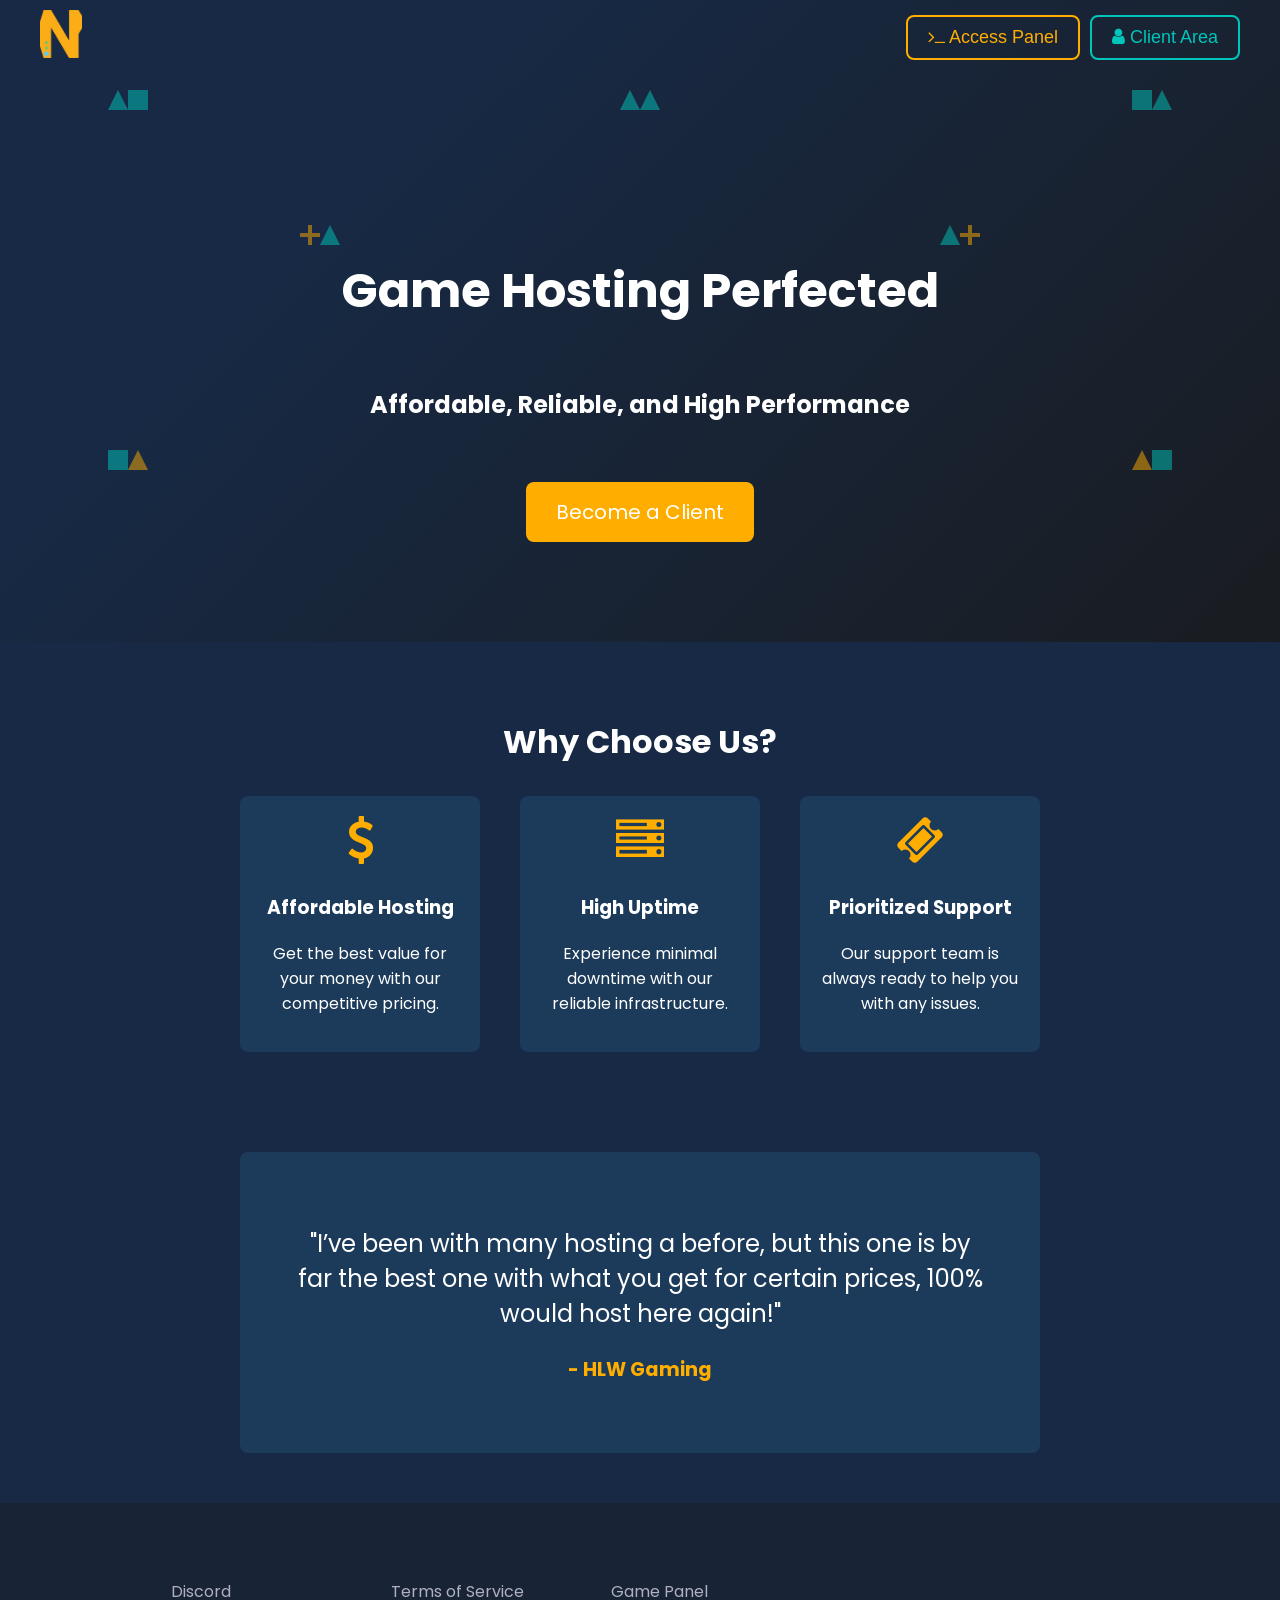
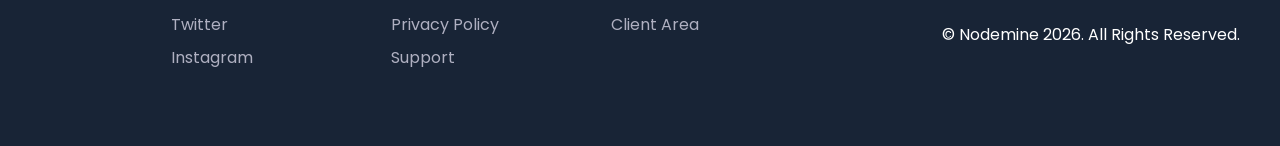
==== index.html @ 37ee7662 "Initial Commit" ====
<!DOCTYPE html>
<html lang="en">

<head>
    <meta charset="UTF-8">
    <meta name="viewport" content="width=device-width, initial-scale=1.0">
    <title>Nodemine - Affordable Hosting for your Gameserver</title>
    <link rel="icon" type="image/x-icon" href="./img/logo-small.png">
    <link rel="stylesheet" href="./css/stylesheet.css">
    <link rel="preconnect" href="https://fonts.googleapis.com">
    <link rel="preconnect" href="https://fonts.gstatic.com" crossorigin>
    <link href="https://fonts.googleapis.com/css2?family=Poppins&display=swap" rel="stylesheet">
    <link rel="stylesheet" href="https://cdnjs.cloudflare.com/ajax/libs/font-awesome/4.7.0/css/font-awesome.min.css">
    <meta name="keywords" content="Game server hosting, gmod hosting, Garry's Mod Hosting, Garry's Mod Server Hosting, garrysmod server host, Discord bot hosting, Multiplayer gaming, Low latency, High performance, Reliable infrastructure, high uptime, Control panel, Developer-friendly, Gaming community, Discord API, Bot development, 24/7 support, Dedicated servers, Fast response times, Affordable hosting, Customizable plans, Mod support, Voice communication, Real-time chat">
    <meta name="description" content="Nodemine is here with the aim to give you the best server hosting we can possibly provide. With our 24/7 servers, you can keep your server up without needing to setup anything! No port forwarding, no self hosting, we have everything for you to get you ready to go!">
</head>

<body>
    <div class="animated-bg"></div>
    <header id="header">
        <div class="container">
            <div class="logo-section">
                <a href="/"><img class="logo" src="img/logo.png" width="42px"></a>
            </div>
            <div class="header-buttons">
                <a href="https://ops.nodemine.net"><button class="button accesspanelButton"><i class="fa fa-terminal"></i> Access Panel</button></a>
                <a href="https://nodemine.net/contact"><button class="button clientareaButton"><i class="fa fa-user"></i> Client Area</button></a>
            </div>
        </div>
    </header>

    <main>
        <section class="hero-section">
            <div class="hero-content">
                <h1>Game Hosting Perfected</h1>
                <h2>Affordable, Reliable, and High Performance</h2>
                <a href="https://nodemine.net/contact" class="button hero-button">Become a Client</a>
            </div>
        </section>

        <section class="features-section">
            <div class="features-container">
                <h2 class="section-title">Why Choose Us?</h2>
                <div class="features-grid">
                    <div class="feature">
                        <i class="fa fa-dollar"></i>
                        <h3>Affordable Hosting</h3>
                        <p>Get the best value for your money with our competitive pricing.</p>
                    </div>
                    <div class="feature">
                        <i class="fa fa-server"></i>
                        <h3>High Uptime</h3>
                        <p>Experience minimal downtime with our reliable infrastructure.</p>
                    </div>
                    <div class="feature">
                        <i class="fa fa-ticket"></i>
                        <h3>Prioritized Support</h3>
                        <p>Our support team is always ready to help you with any issues.</p>
                    </div>
                </div>
            </div>
        </section>

        <section class="quote-section">
            <div class="quote-container">
                <div class="quote">
                    <p>"I’ve been with many hosting a before, but this one is by far the best one with what you get for certain prices, 100% would host here again!"</p>
                    <h3>- HLW Gaming</h3>
                </div>
            </div>
        </section>


        

    </main>

    <footer id="footer">
        <div class="container">
            <div class="footer-content">
                <div class="footer-column">
                    <ul>
                        <li><a href="https://discord.gg/tCsphrA3" target="_blank">Discord</a></li>
                        <li><a href="https://twitter.com/nodemine" target="_blank">Twitter</a></li>
                        <li><a href="tbd" target="_blank">Instagram</a></li>
                    </ul>
                </div>
                <div class="footer-column">
                    <ul>
                        <li><a href="terms">Terms of Service</a></li>
                        <li><a href="privacy">Privacy Policy</a></li>
                        <li><a href="https://nodemine.net/contact">Support</a></li>
                    </ul>
                </div>
                <div class="footer-column">
                    <ul>
                        <li><a href="https://ops.nodemine.net">Game Panel</a></li>
                        <li><a href="https://nodemine.net/contact">Client Area</a></li>
                    </ul>
                </div>
            </div>
            <div class="footer-bottom">
                <p>&copy; Nodemine 2026. All Rights Reserved.</p>
            </div>
        </div>
    </footer>

    <script>
        document.addEventListener('DOMContentLoaded', () => {
            const elements = document.querySelectorAll('.feature, .testimonial');
            elements.forEach(el => {
                el.classList.add('fade-in');
            });
    
            const shapes = ['square', 'cross', 'triangle'];
            const colors = ['rgba(255, 174, 0, 0.5)', 'rgba(0, 197, 185, 0.5)']; 
            const positions = [
    { x: 0.1, y: 0.1 },  
    { x: 0.9, y: 0.1 },  
    { x: 0.05, y: 0.95 }, 
    { x: 0.95, y: 0.95 }, 
    { x: 0.5, y: 0.1 },   
    { x: 0.5, y: 0.9 },   
    { x: 0.1, y: 0.5 },   
    { x: 0.9, y: 0.5 },   
    { x: 0.25, y: 0.75 },
    { x: 0.75, y: 0.75 }, 
    { x: 0.25, y: 0.25 }, 
    { x: 0.75, y: 0.25 }
    
];





    
            positions.forEach(pos => {
                let shapeLeft = document.createElement('div');
                let shapeRight = document.createElement('div');
                
                let shapeType = shapes[Math.floor(Math.random() * shapes.length)];
                let color = colors[Math.floor(Math.random() * colors.length)];
                
                shapeLeft.classList.add('bg-shape', shapeType);
                shapeRight.classList.add('bg-shape', shapeType);
    
                shapeLeft.style.left = `${pos.x * 100}vw`;
                shapeLeft.style.top = `${pos.y * 100}vh`;
                shapeLeft.style.backgroundColor = color;
    
                shapeRight.style.right = `${pos.x * 100}vw`;
                shapeRight.style.top = `${pos.y * 100}vh`;
                shapeRight.style.backgroundColor = color;
    
                document.querySelector('.animated-bg').appendChild(shapeLeft);
                document.querySelector('.animated-bg').appendChild(shapeRight);
            });
    
            const header = document.getElementById('header');
            const sticky = header.offsetTop;
    
            function toggleStickyHeader() {
                if (window.pageYOffset > sticky) {
                    header.classList.add('sticky');
                } else {
                    header.classList.remove('sticky');
                }
            }
    
            window.onscroll = () => {
                toggleStickyHeader();
            };
    
            // Initial check in case the user starts mid-page
            toggleStickyHeader();
        });
    </script>
    
</body>

</html>
---- css/stylesheet.css ----
body {
    font-family: 'Poppins', sans-serif;
    overflow-x: hidden;
    margin: 0;
    background: transparent;
    color: #afb0c1;
    position: relative;
    z-index: 0;
}

header {
    padding: 10px 0;
    width: 100%;
    transition: all 0.5s ease; 
}

header.sticky {
    position: fixed;
    top: -100px; 
    width: 100%;
    background-color: #172944;
    z-index: 1000;
    box-shadow: 0 4px 2px -2px gray;
    padding: 5px 0; 
    transform: translateY(100px); 
    transition: transform 0.5s ease, background-color 0.3s ease, padding 0.3s ease; 
}



.animated-bg {
    position: fixed;
    top: 0;
    left: 0;
    width: 100%;
    height: 100%;
    z-index: -1;
    overflow: hidden;
    background: linear-gradient(135deg, #172944 25%, #1a1a1a 100%);
}

.bg-shape {
    position: absolute;
    width: 20px;
    height: 20px;
    animation: move 30s linear infinite, rotate 10s linear infinite;
}

@keyframes move {
    0% {
        transform: translateY(0) translateX(0);
    }
    100% {
        transform: translateY(0) translateX(0);
    }
}

@keyframes rotate {
    from {
        transform: rotate(0deg);
    }
    to {
        transform: rotate(360deg);
    }
}

.bg-shape.square {
    background-color: rgba(0, 197, 185, 0.5);
}

.bg-shape.cross {
    clip-path: polygon(40% 0%, 60% 0%, 60% 40%, 100% 40%, 100% 60%, 60% 60%, 60% 100%, 40% 100%, 40% 60%, 0% 60%, 0% 40%, 40% 40%);
}

.bg-shape.triangle {
    clip-path: polygon(50% 0%, 0% 100%, 100% 100%);
}

header {
    padding: 10px 0;
    width: 100%;
}

.container {
    display: flex;
    justify-content: space-between;
    align-items: center;
    padding: 0 20px;
    max-width: 1200px;
    margin: 0 auto;
}

.logo-section {
    display: flex;
    align-items: center;
}

.logo {
    margin-right: 10px;
}

#nodemine-text {
    font-size: 18px;
    font-weight: 600;
}

.header-buttons {
    display: flex;
    gap: 10px;
}

.button {
    background-color: transparent;
    border: 2px solid #ffae00;
    border-radius: 8px;
    color: #ffae00;
    font-size: 18px;
    transition: 0.4s;
    cursor: pointer;
    padding: 10px 20px;
    text-align: center;
}

.clientareaButton {
    border-color: #00c5b9;
    color: #00c5b9;
}

.accesspanelButton:hover, .clientareaButton:hover {
    color: white;
}

.accesspanelButton:hover {
    background-color: #ffae00;
}

.clientareaButton:hover {
    background-color: #00c5b9;
}

.hero-section {
    background: transparent;
    padding: 100px 20px;
    text-align: center;
    color: white;
    position: relative;
    overflow: hidden;
    z-index: 1;
}

.hero-content {
    max-width: 800px;
    margin: 0 auto;
    z-index: 1;
    position: relative;
    padding-top: 40px; 
    display: flex;
    flex-direction: column;
    align-items: center;
}

.hero-content h1 {

    font-size: 3em;
}

.hero-content h2 {
    margin-bottom: 60px; 
}

.hero-button {
    background-color: #ffae00;
    color: white;
    padding: 15px 30px;
    font-size: 20px;
    border: none;
    border-radius: 8px;
    cursor: pointer;
    transition: background-color 0.3s;
    text-decoration: none;
}

.hero-button:hover {
    background-color: #00c5b9;
}


.section-title {
    text-align: center;
    margin-bottom: 30px;
    font-size: 2rem;
}

.features-section, .testimonials-section, .quote-section {
    padding: 50px 20px;
    text-align: center;
    background-color: #172944;
    color: white;
}


.features-section .features-container {
    max-width: 800px;
    margin: 0 auto;
}

.features-grid {
    display: grid;
    grid-template-columns: repeat(auto-fit, minmax(200px, 1fr));
    gap: 40px; /* Increased the gap */
    justify-items: center;
    align-items: start;
}

.testimonials-grid {
    display: grid;
    grid-template-columns: repeat(auto-fit, minmax(250px, 1fr));
    gap: 20px;
    justify-items: center;
    align-items: start;
}

.feature, .testimonial {
    background-color: #1c3b5a;
    padding: 20px;
    border-radius: 8px;
    text-align: center;
    animation: fade-in 1s forwards;
    opacity: 0;
    transition: transform 0.3s, opacity 0.3s;
}

.feature:hover, .testimonial:hover {
    transform: translateY(-10px);
}

.feature i {
    font-size: 3rem;
    color: #ffae00;
    margin-bottom: 10px;
}

@keyframes fade-in {
    to {
        opacity: 1;
    }
}

footer {
    background: #182436;
    padding: 50px 20px;
    color: white;
}

.footer-content {
    max-width: 1200px;
    margin: 0 auto;
    display: flex;
    justify-content: space-between;
    flex-wrap: wrap;
}

.footer-column {
    flex: 1;
    min-width: 200px;
    margin: 10px;
}

.footer-column ul {
    list-style: none;
    padding: 0;
}

.footer-column ul li {
    margin-bottom: 8px;
}

.footer-column ul li a {
    color: #afb0c1;
    text-decoration: none;
    transition: color 0.3s;
}

.footer-column ul li a:hover {
    color: #ffae00;
}

.footer-bottom {
    text-align: center;
    margin-top: 20px;
}

.footer-bottom p {
    margin: 5px 0;
}

@media (max-width: 768px) {
    .container {
        flex-direction: column;
        align-items: flex-start;
    }

    .header-buttons {
        flex-direction: column;
        gap: 5px;
    }

    .features-grid, .testimonials-grid {
        grid-template-columns: 1fr;
    }

    .footer-content {
        flex-direction: column;
        align-items: center;
    }
}

.terms-section {
    padding: 50px 20px;
    background-color: #172944;
    color: #afb0c1;
}

.terms-section .container {
    max-width: 800px;
    margin: 0 auto;
}

.terms-content h3 {
    color: #ffae00;
    margin-top: 20px;
    font-size: 1.5rem;
}

.terms-content p {
    line-height: 1.6;
    margin: 10px 0;
}

.terms-content p:last-child {
    margin-bottom: 0;
}

.quote-container {
    max-width: 800px;
    margin: 0 auto;
}

.quote {
    background-color: #1c3b5a;
    padding: 50px;
    border-radius: 8px;
    text-align: center;
    font-size: 1.5rem; 
    color: #ffffff;
}

.quote h3 {
    margin-top: 20px;
    font-size: 1.2rem; 
    color: #ffae00;
}

.partners-section {
    padding: 50px 20px;
    text-align: center;
    background-color: #172944;
    color: white;
}

.partners-container {
    max-width: 1200px;
    margin: 0 auto;
}

.partners-logos {
    display: flex;
    justify-content: space-around;
    align-items: center;
    flex-wrap: wrap;
    gap: 20px;
    margin-top: 20px;
}

.partner-logo {
    max-height: 100px;
    max-width: 200px;
    transition: transform 0.3s ease;
}

.partner-logo:hover {
    transform: scale(1.1);
}
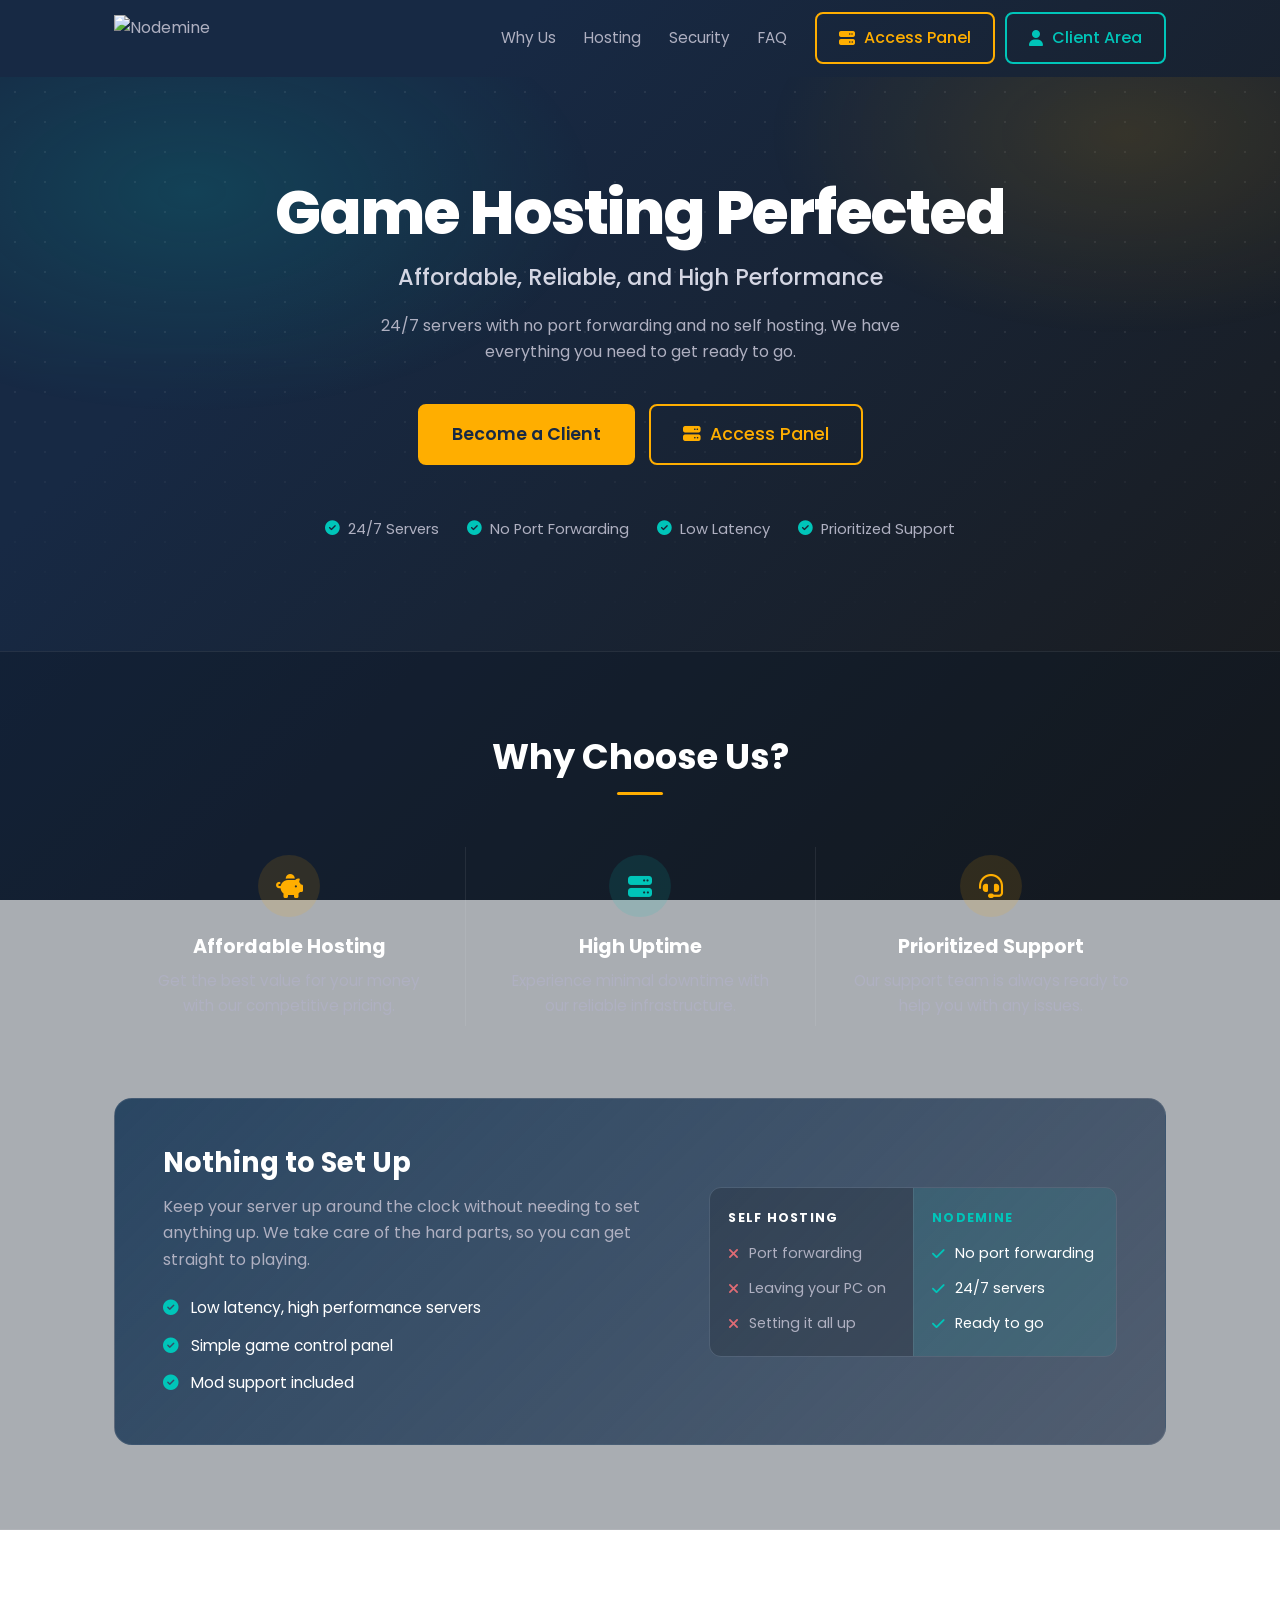
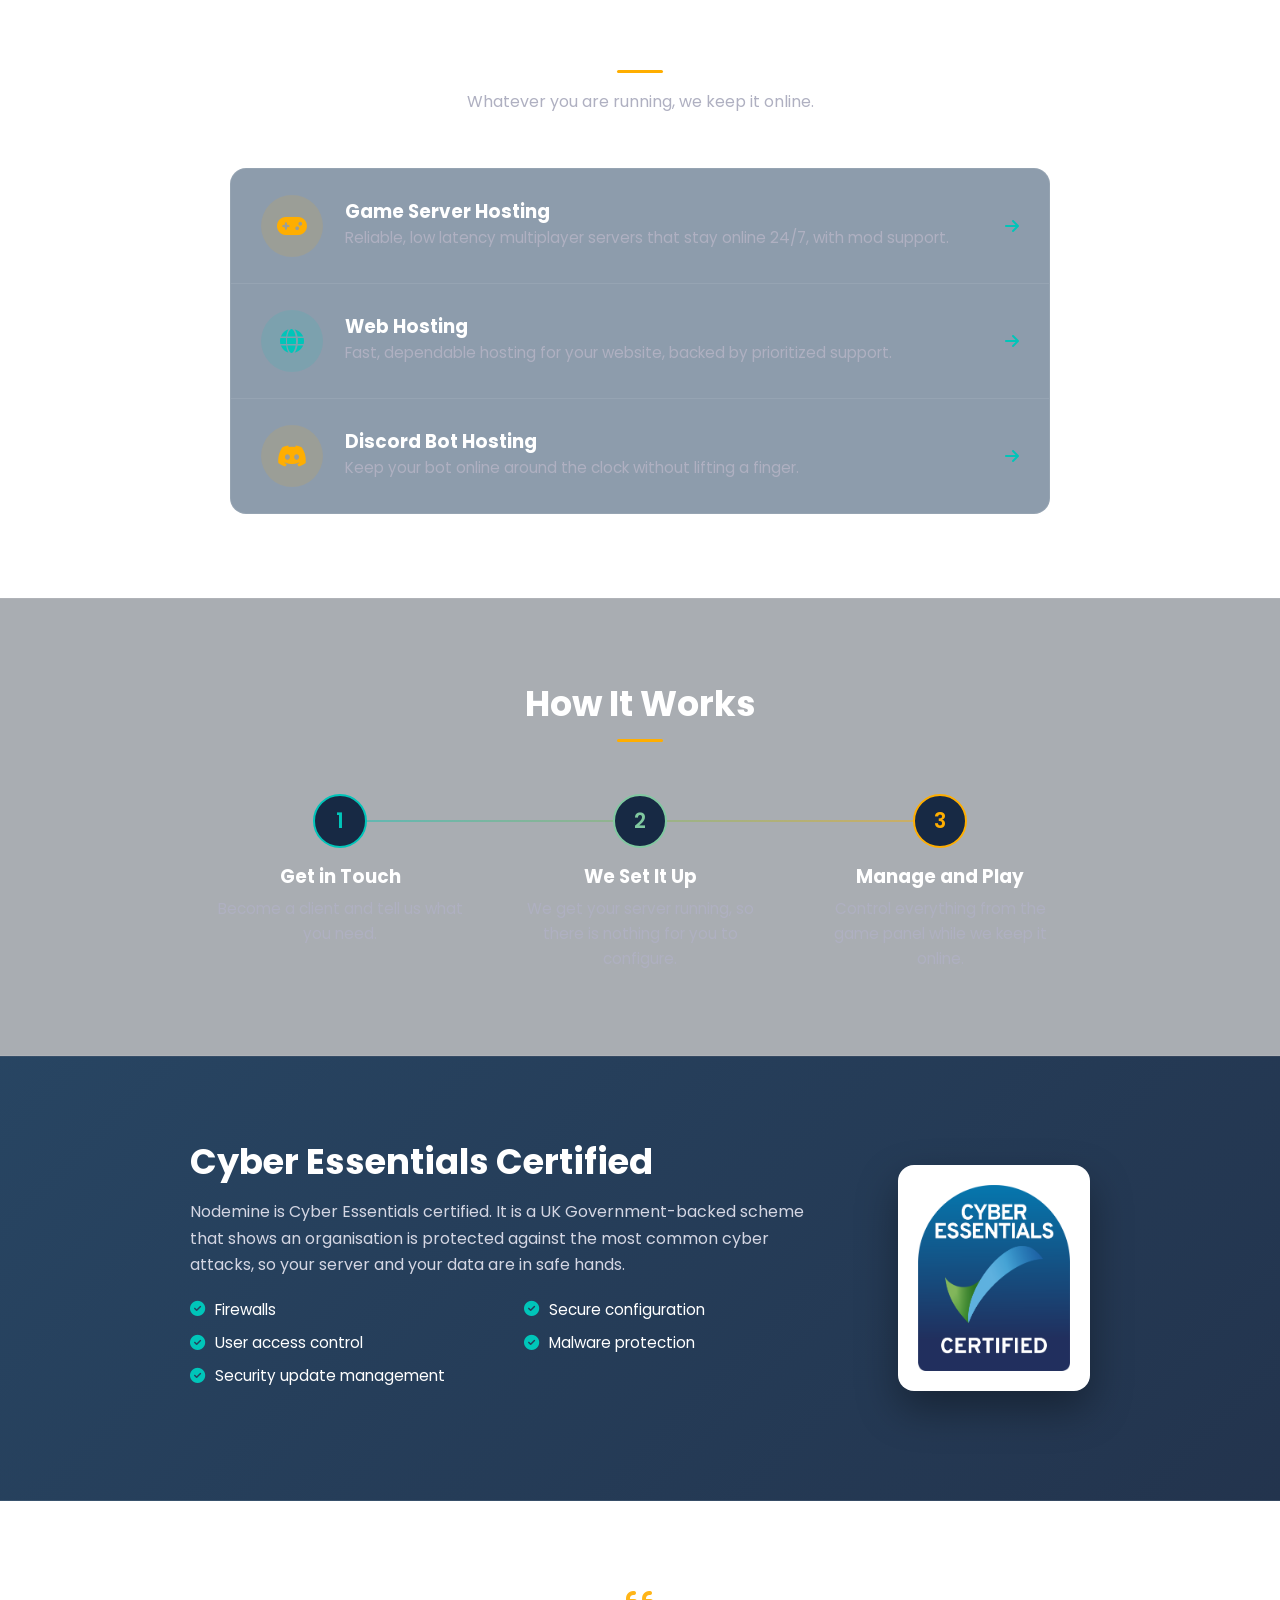
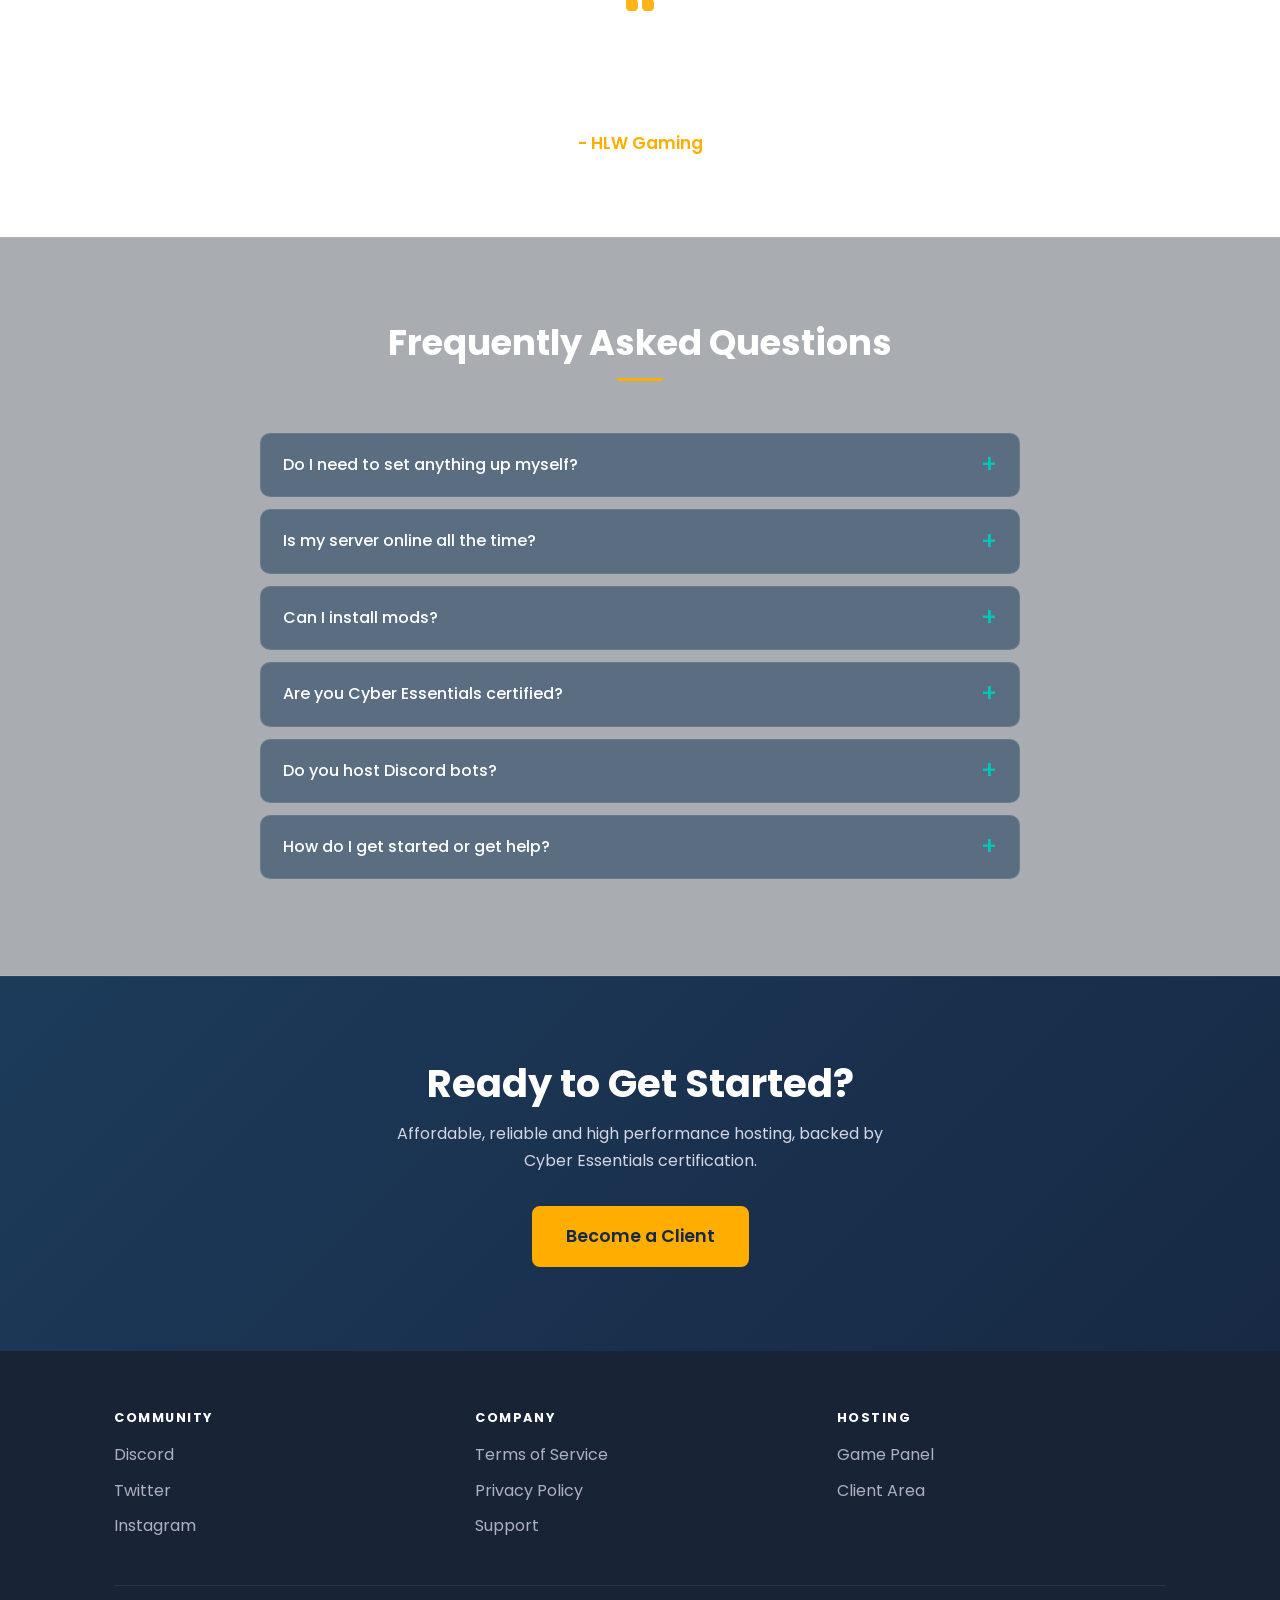
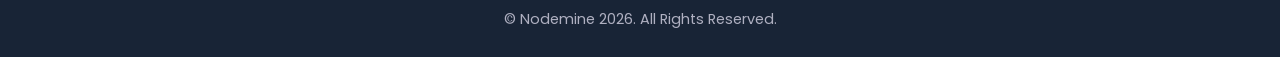
==== commit 568338dc: "feat: push cyber essentials status" ====
--- a/index.html
+++ b/index.html
@@ -1,182 +1,321 @@
 <!DOCTYPE html>
 <html lang="en">
-
 <head>
-    <meta charset="UTF-8">
-    <meta name="viewport" content="width=device-width, initial-scale=1.0">
-    <title>Nodemine - Affordable Hosting for your Gameserver</title>
-    <link rel="icon" type="image/x-icon" href="./img/logo-small.png">
-    <link rel="stylesheet" href="./css/stylesheet.css">
-    <link rel="preconnect" href="https://fonts.googleapis.com">
-    <link rel="preconnect" href="https://fonts.gstatic.com" crossorigin>
-    <link href="https://fonts.googleapis.com/css2?family=Poppins&display=swap" rel="stylesheet">
-    <link rel="stylesheet" href="https://cdnjs.cloudflare.com/ajax/libs/font-awesome/4.7.0/css/font-awesome.min.css">
-    <meta name="keywords" content="Game server hosting, gmod hosting, Garry's Mod Hosting, Garry's Mod Server Hosting, garrysmod server host, Discord bot hosting, Multiplayer gaming, Low latency, High performance, Reliable infrastructure, high uptime, Control panel, Developer-friendly, Gaming community, Discord API, Bot development, 24/7 support, Dedicated servers, Fast response times, Affordable hosting, Customizable plans, Mod support, Voice communication, Real-time chat">
-    <meta name="description" content="Nodemine is here with the aim to give you the best server hosting we can possibly provide. With our 24/7 servers, you can keep your server up without needing to setup anything! No port forwarding, no self hosting, we have everything for you to get you ready to go!">
+  <meta charset="UTF-8">
+  <meta name="viewport" content="width=device-width, initial-scale=1.0">
+  <title>Nodemine - Affordable Hosting for your Gameserver</title>
+  <meta name="description" content="Nodemine is here with the aim to give you the best server hosting we can possibly provide. With our 24/7 servers, you can keep your server up without needing to setup anything! No port forwarding, no self hosting, we have everything for you to get you ready to go!">
+  <meta name="keywords" content="Game server hosting, gmod hosting, Garry's Mod Hosting, Garry's Mod Server Hosting, garrysmod server host, Discord bot hosting, Multiplayer gaming, Low latency, High performance, Reliable infrastructure, high uptime, Control panel, Developer-friendly, Gaming community, Discord API, Bot development, 24/7 support, Dedicated servers, Fast response times, Affordable hosting, Customizable plans, Mod support, Voice communication, Real-time chat">
+  <meta name="theme-color" content="#172944">
+  <meta property="og:title" content="Nodemine - Affordable Hosting for your Gameserver">
+  <meta property="og:description" content="Game Hosting Perfected. Affordable, Reliable, and High Performance. Cyber Essentials certified.">
+  <meta property="og:image" content="https://nodemine.net/img/logo.png">
+
+  <link rel="preconnect" href="https://fonts.googleapis.com">
+  <link rel="preconnect" href="https://fonts.gstatic.com" crossorigin>
+  <link href="https://fonts.googleapis.com/css2?family=Poppins:wght@400;500;600;700;800&display=swap" rel="stylesheet">
+  <link rel="stylesheet" href="https://cdnjs.cloudflare.com/ajax/libs/font-awesome/6.5.1/css/all.min.css">
+  <link rel="stylesheet" type="text/css" href="./css/stylesheet.css">
 </head>
 
 <body>
-    <div class="animated-bg"></div>
-    <header id="header">
-        <div class="container">
-            <div class="logo-section">
-                <a href="/"><img class="logo" src="img/logo.png" width="42px"></a>
-            </div>
-            <div class="header-buttons">
-                <a href="https://ops.nodemine.net"><button class="button accesspanelButton"><i class="fa fa-terminal"></i> Access Panel</button></a>
-                <a href="https://nodemine.net/contact"><button class="button clientareaButton"><i class="fa fa-user"></i> Client Area</button></a>
-            </div>
-        </div>
-    </header>
-
-    <main>
-        <section class="hero-section">
-            <div class="hero-content">
-                <h1>Game Hosting Perfected</h1>
-                <h2>Affordable, Reliable, and High Performance</h2>
-                <a href="https://nodemine.net/contact" class="button hero-button">Become a Client</a>
-            </div>
-        </section>
-
-        <section class="features-section">
-            <div class="features-container">
-                <h2 class="section-title">Why Choose Us?</h2>
-                <div class="features-grid">
-                    <div class="feature">
-                        <i class="fa fa-dollar"></i>
-                        <h3>Affordable Hosting</h3>
-                        <p>Get the best value for your money with our competitive pricing.</p>
-                    </div>
-                    <div class="feature">
-                        <i class="fa fa-server"></i>
-                        <h3>High Uptime</h3>
-                        <p>Experience minimal downtime with our reliable infrastructure.</p>
-                    </div>
-                    <div class="feature">
-                        <i class="fa fa-ticket"></i>
-                        <h3>Prioritized Support</h3>
-                        <p>Our support team is always ready to help you with any issues.</p>
-                    </div>
-                </div>
-            </div>
-        </section>
-
-        <section class="quote-section">
-            <div class="quote-container">
-                <div class="quote">
-                    <p>"I’ve been with many hosting a before, but this one is by far the best one with what you get for certain prices, 100% would host here again!"</p>
-                    <h3>- HLW Gaming</h3>
-                </div>
-            </div>
-        </section>
-
-
-        
-
-    </main>
-
-    <footer id="footer">
-        <div class="container">
-            <div class="footer-content">
-                <div class="footer-column">
-                    <ul>
-                        <li><a href="https://discord.gg/tCsphrA3" target="_blank">Discord</a></li>
-                        <li><a href="https://twitter.com/nodemine" target="_blank">Twitter</a></li>
-                        <li><a href="tbd" target="_blank">Instagram</a></li>
-                    </ul>
-                </div>
-                <div class="footer-column">
-                    <ul>
-                        <li><a href="terms">Terms of Service</a></li>
-                        <li><a href="privacy">Privacy Policy</a></li>
-                        <li><a href="https://nodemine.net/contact">Support</a></li>
-                    </ul>
-                </div>
-                <div class="footer-column">
-                    <ul>
-                        <li><a href="https://ops.nodemine.net">Game Panel</a></li>
-                        <li><a href="https://nodemine.net/contact">Client Area</a></li>
-                    </ul>
-                </div>
-            </div>
-            <div class="footer-bottom">
-                <p>&copy; Nodemine 2026. All Rights Reserved.</p>
-            </div>
-        </div>
-    </footer>
-
-    <script>
-        document.addEventListener('DOMContentLoaded', () => {
-            const elements = document.querySelectorAll('.feature, .testimonial');
-            elements.forEach(el => {
-                el.classList.add('fade-in');
-            });
-    
-            const shapes = ['square', 'cross', 'triangle'];
-            const colors = ['rgba(255, 174, 0, 0.5)', 'rgba(0, 197, 185, 0.5)']; 
-            const positions = [
-    { x: 0.1, y: 0.1 },  
-    { x: 0.9, y: 0.1 },  
-    { x: 0.05, y: 0.95 }, 
-    { x: 0.95, y: 0.95 }, 
-    { x: 0.5, y: 0.1 },   
-    { x: 0.5, y: 0.9 },   
-    { x: 0.1, y: 0.5 },   
-    { x: 0.9, y: 0.5 },   
-    { x: 0.25, y: 0.75 },
-    { x: 0.75, y: 0.75 }, 
-    { x: 0.25, y: 0.25 }, 
-    { x: 0.75, y: 0.25 }
-    
-];
-
-
-
-
-
-    
-            positions.forEach(pos => {
-                let shapeLeft = document.createElement('div');
-                let shapeRight = document.createElement('div');
-                
-                let shapeType = shapes[Math.floor(Math.random() * shapes.length)];
-                let color = colors[Math.floor(Math.random() * colors.length)];
-                
-                shapeLeft.classList.add('bg-shape', shapeType);
-                shapeRight.classList.add('bg-shape', shapeType);
-    
-                shapeLeft.style.left = `${pos.x * 100}vw`;
-                shapeLeft.style.top = `${pos.y * 100}vh`;
-                shapeLeft.style.backgroundColor = color;
-    
-                shapeRight.style.right = `${pos.x * 100}vw`;
-                shapeRight.style.top = `${pos.y * 100}vh`;
-                shapeRight.style.backgroundColor = color;
-    
-                document.querySelector('.animated-bg').appendChild(shapeLeft);
-                document.querySelector('.animated-bg').appendChild(shapeRight);
-            });
-    
-            const header = document.getElementById('header');
-            const sticky = header.offsetTop;
-    
-            function toggleStickyHeader() {
-                if (window.pageYOffset > sticky) {
-                    header.classList.add('sticky');
-                } else {
-                    header.classList.remove('sticky');
-                }
-            }
-    
-            window.onscroll = () => {
-                toggleStickyHeader();
-            };
-    
-            // Initial check in case the user starts mid-page
-            toggleStickyHeader();
+  <script>document.documentElement.classList.add('js');</script>
+
+  <header id="header">
+    <div class="wrap nav">
+      <a href="https://nodemine.net/" aria-label="Nodemine home">
+        <img src="https://nodemine.net/img/logo.png" alt="Nodemine">
+      </a>
+      <nav class="nav-links" aria-label="Main">
+        <a href="#why">Why Us</a>
+        <a href="#hosting">Hosting</a>
+        <a href="#cyber-essentials">Security</a>
+        <a href="#faq">FAQ</a>
+        <div class="nav-buttons">
+          <a class="btn" href="https://ops.nodemine.net" aria-label="Access Panel"><i class="fa-solid fa-server"></i><span class="label">Access Panel</span></a>
+          <a class="btn btn-teal" href="https://nodemine.net/contact" aria-label="Client Area"><i class="fa-solid fa-user"></i><span class="label">Client Area</span></a>
+        </div>
+      </nav>
+    </div>
+  </header>
+
+  <main>
+
+    <!-- HERO -->
+    <section class="hero">
+      <div class="hero-bg" aria-hidden="true"></div>
+      <div class="wrap">
+        <div class="hero-inner">
+          <h1>Game Hosting Perfected</h1>
+          <h2>Affordable, Reliable, and High Performance</h2>
+          <p class="lead">24/7 servers with no port forwarding and no self hosting. We have everything you need to get ready to go.</p>
+          <div class="hero-actions">
+            <a class="btn btn-solid btn-lg" href="https://nodemine.net/contact">Become a Client</a>
+            <a class="btn btn-lg" href="https://ops.nodemine.net"><i class="fa-solid fa-server"></i>Access Panel</a>
+          </div>
+          <ul class="chips">
+            <li><i class="fa-solid fa-circle-check"></i> 24/7 Servers</li>
+            <li><i class="fa-solid fa-circle-check"></i> No Port Forwarding</li>
+            <li><i class="fa-solid fa-circle-check"></i> Low Latency</li>
+            <li><i class="fa-solid fa-circle-check"></i> Prioritized Support</li>
+          </ul>
+        </div>
+      </div>
+    </section>
+
+    <!-- WHY CHOOSE US -->
+    <section id="why" class="alt">
+      <div class="wrap">
+        <div class="section-head reveal">
+          <h2>Why Choose Us?</h2>
+        </div>
+
+        <div class="pillars">
+          <div class="pillar reveal">
+            <div class="icon"><i class="fa-solid fa-piggy-bank"></i></div>
+            <h3>Affordable Hosting</h3>
+            <p>Get the best value for your money with our competitive pricing.</p>
+          </div>
+          <div class="pillar reveal">
+            <div class="icon teal"><i class="fa-solid fa-server"></i></div>
+            <h3>High Uptime</h3>
+            <p>Experience minimal downtime with our reliable infrastructure.</p>
+          </div>
+          <div class="pillar reveal">
+            <div class="icon"><i class="fa-solid fa-headset"></i></div>
+            <h3>Prioritized Support</h3>
+            <p>Our support team is always ready to help you with any issues.</p>
+          </div>
+        </div>
+
+        <div class="spotlight reveal">
+          <div>
+            <h3>Nothing to Set Up</h3>
+            <p>Keep your server up around the clock without needing to set anything up. We take care of the hard parts, so you can get straight to playing.</p>
+            <ul class="ticks">
+              <li><i class="fa-solid fa-circle-check"></i> Low latency, high performance servers</li>
+              <li><i class="fa-solid fa-circle-check"></i> Simple game control panel</li>
+              <li><i class="fa-solid fa-circle-check"></i> Mod support included</li>
+            </ul>
+          </div>
+
+          <div class="compare">
+            <div class="them">
+              <h4>Self hosting</h4>
+              <ul>
+                <li><i class="fa-solid fa-xmark"></i> Port forwarding</li>
+                <li><i class="fa-solid fa-xmark"></i> Leaving your PC on</li>
+                <li><i class="fa-solid fa-xmark"></i> Setting it all up</li>
+              </ul>
+            </div>
+            <div class="us">
+              <h4>Nodemine</h4>
+              <ul>
+                <li><i class="fa-solid fa-check"></i> No port forwarding</li>
+                <li><i class="fa-solid fa-check"></i> 24/7 servers</li>
+                <li><i class="fa-solid fa-check"></i> Ready to go</li>
+              </ul>
+            </div>
+          </div>
+        </div>
+      </div>
+    </section>
+
+    <!-- WHAT WE HOST -->
+    <section id="hosting">
+      <div class="wrap">
+        <div class="section-head reveal">
+          <h2>What We Host</h2>
+          <p>Whatever you are running, we keep it online.</p>
+        </div>
+
+        <div class="host-list reveal">
+          <a class="host-row" href="https://nodemine.net/contact">
+            <div class="icon"><i class="fa-solid fa-gamepad"></i></div>
+            <div>
+              <h3>Game Server Hosting</h3>
+              <p>Reliable, low latency multiplayer servers that stay online 24/7, with mod support.</p>
+            </div>
+            <i class="fa-solid fa-arrow-right arrow"></i>
+          </a>
+          <a class="host-row" href="https://nodemine.net/contact">
+            <div class="icon teal"><i class="fa-solid fa-globe"></i></div>
+            <div>
+              <h3>Web Hosting</h3>
+              <p>Fast, dependable hosting for your website, backed by prioritized support.</p>
+            </div>
+            <i class="fa-solid fa-arrow-right arrow"></i>
+          </a>
+          <a class="host-row" href="https://nodemine.net/contact">
+            <div class="icon"><i class="fa-brands fa-discord"></i></div>
+            <div>
+              <h3>Discord Bot Hosting</h3>
+              <p>Keep your bot online around the clock without lifting a finger.</p>
+            </div>
+            <i class="fa-solid fa-arrow-right arrow"></i>
+          </a>
+        </div>
+      </div>
+    </section>
+
+    <!-- HOW IT WORKS -->
+    <section class="alt">
+      <div class="wrap">
+        <div class="section-head reveal">
+          <h2>How It Works</h2>
+        </div>
+        <div class="steps">
+          <div class="step-item reveal">
+            <div class="step">1</div>
+            <h3>Get in Touch</h3>
+            <p>Become a client and tell us what you need.</p>
+          </div>
+          <div class="step-item reveal">
+            <div class="step">2</div>
+            <h3>We Set It Up</h3>
+            <p>We get your server running, so there is nothing for you to configure.</p>
+          </div>
+          <div class="step-item reveal">
+            <div class="step">3</div>
+            <h3>Manage and Play</h3>
+            <p>Control everything from the game panel while we keep it online.</p>
+          </div>
+        </div>
+      </div>
+    </section>
+
+    <!-- CYBER ESSENTIALS -->
+    <section class="cyber" id="cyber-essentials">
+      <div class="wrap">
+        <div class="cyber-grid">
+          <div class="reveal">
+            <h2>Cyber Essentials Certified</h2>
+            <p>Nodemine is Cyber Essentials certified. It is a UK Government-backed scheme that shows an organisation is protected against the most common cyber attacks, so your server and your data are in safe hands.</p>
+            <ul>
+              <li><i class="fa-solid fa-circle-check"></i> Firewalls</li>
+              <li><i class="fa-solid fa-circle-check"></i> Secure configuration</li>
+              <li><i class="fa-solid fa-circle-check"></i> User access control</li>
+              <li><i class="fa-solid fa-circle-check"></i> Malware protection</li>
+              <li><i class="fa-solid fa-circle-check"></i> Security update management</li>
+            </ul>
+          </div>
+
+          <div class="cert-wrap reveal">
+            <div class="cert-card">
+                <img src="./img/cyberessentials_certification.png" alt="Cyber Essentials Certified" width="152" height="186">
+            </div>
+          </div>
+        </div>
+      </div>
+    </section>
+
+    <!-- TESTIMONIAL -->
+    <section>
+      <div class="wrap">
+        <div class="quote reveal">
+          <i class="fa-solid fa-quote-left"></i>
+          <p>"I’ve been with many hosting a before, but this one is by far the best one with what you get for certain prices, 100% would host here again!"</p>
+          <h3>- HLW Gaming</h3>
+        </div>
+      </div>
+    </section>
+
+    <!-- FAQ -->
+    <section id="faq" class="alt">
+      <div class="wrap">
+        <div class="section-head reveal">
+          <h2>Frequently Asked Questions</h2>
+        </div>
+        <div class="faq reveal">
+          <details>
+            <summary>Do I need to set anything up myself?</summary>
+            <p>No. There is no port forwarding and no self hosting. We have everything ready for you, so you can get straight to playing.</p>
+          </details>
+          <details>
+            <summary>Is my server online all the time?</summary>
+            <p>Yes. Our servers run 24/7, so your server stays up without needing your own PC to be switched on.</p>
+          </details>
+          <details>
+            <summary>Can I install mods?</summary>
+            <p>Yes. Mod support is included, and you can manage your server from our game panel.</p>
+          </details>
+          <details>
+            <summary>Are you Cyber Essentials certified?</summary>
+            <p>Yes. Cyber Essentials is a UK Government-backed scheme covering firewalls, secure configuration, user access control, malware protection and security update management. 
+          </details>
+          <details>
+            <summary>Do you host Discord bots?</summary>
+            <p>Yes. We can keep your Discord bot online around the clock alongside your game servers.</p>
+          </details>
+          <details>
+            <summary>How do I get started or get help?</summary>
+            <p>Become a client through our <a href="https://nodemine.net/contact">contact page</a>. Existing clients can also reach our prioritized support team there at any time.</p>
+          </details>
+        </div>
+      </div>
+    </section>
+
+    <!-- CTA -->
+    <section class="cta">
+      <div class="wrap">
+        <h2 class="reveal">Ready to Get Started?</h2>
+        <p class="reveal">Affordable, reliable and high performance hosting, backed by Cyber Essentials certification.</p>
+        <a class="btn btn-solid btn-lg reveal" href="https://nodemine.net/contact">Become a Client</a>
+      </div>
+    </section>
+
+  </main>
+
+  <footer>
+    <div class="wrap">
+      <div class="footer-grid">
+        <div>
+          <h4>Community</h4>
+          <ul>
+            <li><a href="https://discord.gg/tCsphrA3">Discord</a></li>
+            <li><a href="https://twitter.com/nodemine">Twitter</a></li>
+            <li><a href="https://instagram.com/nodeminenetworks">Instagram</a></li>
+          </ul>
+        </div>
+        <div>
+          <h4>Company</h4>
+          <ul>
+            <li><a href="https://nodemine.net/terms">Terms of Service</a></li>
+            <li><a href="https://nodemine.net/privacy">Privacy Policy</a></li>
+            <li><a href="https://nodemine.net/contact">Support</a></li>
+          </ul>
+        </div>
+        <div>
+          <h4>Hosting</h4>
+          <ul>
+            <li><a href="https://ops.nodemine.net">Game Panel</a></li>
+            <li><a href="https://nodemine.net/contact">Client Area</a></li>
+          </ul>
+        </div>
+      </div>
+      <p class="copyright">&copy; Nodemine 2026. All Rights Reserved.</p>
+    </div>
+  </footer>
+
+  <script>
+    // Header gets a background once you scroll
+    var header = document.getElementById('header');
+    function onScroll() { header.classList.toggle('scrolled', window.scrollY > 20); }
+    window.addEventListener('scroll', onScroll, { passive: true });
+    onScroll();
+
+    // Gentle reveal on scroll
+    var items = document.querySelectorAll('.reveal');
+    if ('IntersectionObserver' in window) {
+      var io = new IntersectionObserver(function (entries) {
+        entries.forEach(function (e) {
+          if (e.isIntersecting) { e.target.classList.add('in'); io.unobserve(e.target); }
         });
-    </script>
-    
+      }, { threshold: 0.12 });
+      items.forEach(function (el) { io.observe(el); });
+    } else {
+      items.forEach(function (el) { el.classList.add('in'); });
+    }
+  </script>
 </body>
-
-</html>
+</html>
--- a/css/stylesheet.css
+++ b/css/stylesheet.css
@@ -1,393 +1,361 @@
-body {
-    font-family: 'Poppins', sans-serif;
-    overflow-x: hidden;
-    margin: 0;
-    background: transparent;
-    color: #afb0c1;
-    position: relative;
-    z-index: 0;
-}
-
-header {
-    padding: 10px 0;
-    width: 100%;
-    transition: all 0.5s ease; 
-}
-
-header.sticky {
-    position: fixed;
-    top: -100px; 
-    width: 100%;
-    background-color: #172944;
-    z-index: 1000;
-    box-shadow: 0 4px 2px -2px gray;
-    padding: 5px 0; 
-    transform: translateY(100px); 
-    transition: transform 0.5s ease, background-color 0.3s ease, padding 0.3s ease; 
-}
-
-
-
-.animated-bg {
-    position: fixed;
-    top: 0;
-    left: 0;
-    width: 100%;
-    height: 100%;
-    z-index: -1;
-    overflow: hidden;
-    background: linear-gradient(135deg, #172944 25%, #1a1a1a 100%);
-}
-
-.bg-shape {
-    position: absolute;
-    width: 20px;
-    height: 20px;
-    animation: move 30s linear infinite, rotate 10s linear infinite;
-}
-
-@keyframes move {
-    0% {
-        transform: translateY(0) translateX(0);
-    }
-    100% {
-        transform: translateY(0) translateX(0);
-    }
-}
-
-@keyframes rotate {
-    from {
-        transform: rotate(0deg);
-    }
-    to {
-        transform: rotate(360deg);
-    }
-}
-
-.bg-shape.square {
-    background-color: rgba(0, 197, 185, 0.5);
-}
-
-.bg-shape.cross {
-    clip-path: polygon(40% 0%, 60% 0%, 60% 40%, 100% 40%, 100% 60%, 60% 60%, 60% 100%, 40% 100%, 40% 60%, 0% 60%, 0% 40%, 40% 40%);
-}
-
-.bg-shape.triangle {
-    clip-path: polygon(50% 0%, 0% 100%, 100% 100%);
-}
-
-header {
-    padding: 10px 0;
-    width: 100%;
-}
-
-.container {
-    display: flex;
-    justify-content: space-between;
-    align-items: center;
-    padding: 0 20px;
-    max-width: 1200px;
-    margin: 0 auto;
-}
-
-.logo-section {
-    display: flex;
-    align-items: center;
-}
-
-.logo {
-    margin-right: 10px;
-}
-
-#nodemine-text {
-    font-size: 18px;
-    font-weight: 600;
-}
-
-.header-buttons {
-    display: flex;
-    gap: 10px;
-}
-
-.button {
-    background-color: transparent;
-    border: 2px solid #ffae00;
-    border-radius: 8px;
-    color: #ffae00;
-    font-size: 18px;
-    transition: 0.4s;
-    cursor: pointer;
-    padding: 10px 20px;
-    text-align: center;
-}
-
-.clientareaButton {
-    border-color: #00c5b9;
-    color: #00c5b9;
-}
-
-.accesspanelButton:hover, .clientareaButton:hover {
-    color: white;
-}
-
-.accesspanelButton:hover {
-    background-color: #ffae00;
-}
-
-.clientareaButton:hover {
-    background-color: #00c5b9;
-}
-
-.hero-section {
-    background: transparent;
-    padding: 100px 20px;
-    text-align: center;
-    color: white;
-    position: relative;
-    overflow: hidden;
-    z-index: 1;
-}
-
-.hero-content {
-    max-width: 800px;
-    margin: 0 auto;
-    z-index: 1;
-    position: relative;
-    padding-top: 40px; 
-    display: flex;
-    flex-direction: column;
-    align-items: center;
-}
-
-.hero-content h1 {
-
-    font-size: 3em;
-}
-
-.hero-content h2 {
-    margin-bottom: 60px; 
-}
-
-.hero-button {
-    background-color: #ffae00;
-    color: white;
-    padding: 15px 30px;
-    font-size: 20px;
-    border: none;
-    border-radius: 8px;
-    cursor: pointer;
-    transition: background-color 0.3s;
-    text-decoration: none;
-}
-
-.hero-button:hover {
-    background-color: #00c5b9;
-}
-
-
-.section-title {
-    text-align: center;
-    margin-bottom: 30px;
-    font-size: 2rem;
-}
-
-.features-section, .testimonials-section, .quote-section {
-    padding: 50px 20px;
-    text-align: center;
-    background-color: #172944;
-    color: white;
-}
-
-
-.features-section .features-container {
-    max-width: 800px;
-    margin: 0 auto;
-}
-
-.features-grid {
-    display: grid;
-    grid-template-columns: repeat(auto-fit, minmax(200px, 1fr));
-    gap: 40px; /* Increased the gap */
-    justify-items: center;
-    align-items: start;
-}
-
-.testimonials-grid {
-    display: grid;
-    grid-template-columns: repeat(auto-fit, minmax(250px, 1fr));
-    gap: 20px;
-    justify-items: center;
-    align-items: start;
-}
-
-.feature, .testimonial {
-    background-color: #1c3b5a;
-    padding: 20px;
-    border-radius: 8px;
-    text-align: center;
-    animation: fade-in 1s forwards;
-    opacity: 0;
-    transition: transform 0.3s, opacity 0.3s;
-}
-
-.feature:hover, .testimonial:hover {
-    transform: translateY(-10px);
-}
-
-.feature i {
-    font-size: 3rem;
-    color: #ffae00;
-    margin-bottom: 10px;
-}
-
-@keyframes fade-in {
-    to {
-        opacity: 1;
-    }
-}
-
-footer {
-    background: #182436;
-    padding: 50px 20px;
-    color: white;
-}
-
-.footer-content {
-    max-width: 1200px;
-    margin: 0 auto;
-    display: flex;
-    justify-content: space-between;
-    flex-wrap: wrap;
-}
-
-.footer-column {
-    flex: 1;
-    min-width: 200px;
-    margin: 10px;
-}
-
-.footer-column ul {
-    list-style: none;
-    padding: 0;
-}
-
-.footer-column ul li {
-    margin-bottom: 8px;
-}
-
-.footer-column ul li a {
-    color: #afb0c1;
-    text-decoration: none;
-    transition: color 0.3s;
-}
-
-.footer-column ul li a:hover {
-    color: #ffae00;
-}
-
-.footer-bottom {
-    text-align: center;
-    margin-top: 20px;
-}
-
-.footer-bottom p {
-    margin: 5px 0;
-}
-
-@media (max-width: 768px) {
-    .container {
-        flex-direction: column;
-        align-items: flex-start;
-    }
-
-    .header-buttons {
-        flex-direction: column;
-        gap: 5px;
-    }
-
-    .features-grid, .testimonials-grid {
-        grid-template-columns: 1fr;
-    }
-
-    .footer-content {
-        flex-direction: column;
-        align-items: center;
-    }
-}
-
-.terms-section {
-    padding: 50px 20px;
-    background-color: #172944;
-    color: #afb0c1;
-}
-
-.terms-section .container {
-    max-width: 800px;
-    margin: 0 auto;
-}
-
-.terms-content h3 {
-    color: #ffae00;
-    margin-top: 20px;
-    font-size: 1.5rem;
-}
-
-.terms-content p {
-    line-height: 1.6;
-    margin: 10px 0;
-}
-
-.terms-content p:last-child {
-    margin-bottom: 0;
-}
-
-.quote-container {
-    max-width: 800px;
-    margin: 0 auto;
-}
-
-.quote {
-    background-color: #1c3b5a;
-    padding: 50px;
-    border-radius: 8px;
-    text-align: center;
-    font-size: 1.5rem; 
-    color: #ffffff;
-}
-
-.quote h3 {
-    margin-top: 20px;
-    font-size: 1.2rem; 
-    color: #ffae00;
-}
-
-.partners-section {
-    padding: 50px 20px;
-    text-align: center;
-    background-color: #172944;
-    color: white;
-}
-
-.partners-container {
-    max-width: 1200px;
-    margin: 0 auto;
-}
-
-.partners-logos {
-    display: flex;
-    justify-content: space-around;
-    align-items: center;
-    flex-wrap: wrap;
-    gap: 20px;
-    margin-top: 20px;
-}
-
-.partner-logo {
-    max-height: 100px;
-    max-width: 200px;
-    transition: transform 0.3s ease;
-}
-
-.partner-logo:hover {
-    transform: scale(1.1);
-}
+  :root {
+      --navy: #172944;
+      --card: #1c3b5a;
+      --amber: #ffae00;
+      --teal: #00c5b9;
+      --text: #afb0c1;
+      --soft: #d4d6e3;
+      --white: #ffffff;
+      --line: rgba(255, 255, 255, 0.08);
+      --radius: 14px;
+    }
+
+    * { box-sizing: border-box; }
+
+    html { scroll-behavior: smooth; scroll-padding-top: 90px; }
+
+    body {
+      margin: 0;
+      font-family: 'Poppins', sans-serif;
+      color: var(--text);
+      line-height: 1.65;
+      background: linear-gradient(135deg, #172944 25%, #1a1a1a 100%) fixed;
+      overflow-x: hidden;
+      -webkit-font-smoothing: antialiased;
+    }
+
+    a { color: inherit; text-decoration: none; }
+    img { max-width: 100%; }
+    h1, h2, h3 { color: var(--white); margin: 0; line-height: 1.2; }
+
+    .wrap { max-width: 1100px; margin: 0 auto; padding: 0 24px; }
+
+    /* ---------- Buttons ---------- */
+    .btn {
+      display: inline-flex;
+      align-items: center;
+      justify-content: center;
+      gap: 9px;
+      padding: 11px 22px;
+      border: 2px solid var(--amber);
+      border-radius: 8px;
+      background: transparent;
+      color: var(--amber);
+      font-family: inherit;
+      font-size: 1rem;
+      font-weight: 500;
+      cursor: pointer;
+      transition: background-color 0.3s, color 0.3s, border-color 0.3s, transform 0.3s, box-shadow 0.3s;
+    }
+
+    .btn:hover { background: var(--amber); color: var(--navy); }
+
+    .btn-teal { border-color: var(--teal); color: var(--teal); }
+    .btn-teal:hover { background: var(--teal); color: var(--navy); }
+
+    .btn-solid { background: var(--amber); color: var(--navy); font-weight: 600; }
+    .btn-solid:hover { background: var(--teal); border-color: var(--teal); color: var(--navy); transform: translateY(-2px); box-shadow: 0 10px 24px rgba(0, 0, 0, 0.3); }
+
+    .btn-lg { padding: 14px 32px; font-size: 1.1rem; }
+
+    .btn:focus-visible, a:focus-visible, summary:focus-visible {
+      outline: 2px solid var(--teal);
+      outline-offset: 3px;
+    }
+
+    /* ---------- Header ---------- */
+    header {
+      position: sticky;
+      top: 0;
+      z-index: 1000;
+      border-bottom: 1px solid transparent;
+      transition: background-color 0.3s, border-color 0.3s, box-shadow 0.3s;
+    }
+
+    header.scrolled {
+      background: rgba(23, 41, 68, 0.92);
+      backdrop-filter: blur(10px);
+      -webkit-backdrop-filter: blur(10px);
+      border-bottom-color: var(--line);
+      box-shadow: 0 6px 20px rgba(0, 0, 0, 0.2);
+    }
+
+    .nav { display: flex; align-items: center; justify-content: space-between; gap: 24px; height: 76px; }
+    .nav img { height: 46px; width: auto; display: block; }
+
+    .nav-links { display: flex; align-items: center; gap: 28px; }
+    .nav-links a:not(.btn) { font-size: 0.95rem; transition: color 0.3s; }
+    .nav-links a:not(.btn):hover { color: var(--white); }
+    .nav-buttons { display: flex; gap: 10px; }
+
+    /* ---------- Hero ---------- */
+    .hero { position: relative; overflow: hidden; text-align: center; padding: 100px 0 110px; }
+
+    .hero-bg {
+      position: absolute;
+      inset: 0;
+      pointer-events: none;
+      background:
+        radial-gradient(ellipse 45% 55% at 15% 20%, rgba(0, 197, 185, 0.16), transparent 70%),
+        radial-gradient(ellipse 40% 50% at 88% 10%, rgba(255, 174, 0, 0.13), transparent 70%),
+        radial-gradient(rgba(255, 255, 255, 0.07) 1px, transparent 1px);
+      background-size: auto, auto, 30px 30px;
+      -webkit-mask-image: linear-gradient(to bottom, #000 45%, transparent 100%);
+      mask-image: linear-gradient(to bottom, #000 45%, transparent 100%);
+    }
+
+    .hero-inner { position: relative; max-width: 800px; margin: 0 auto; }
+
+    .hero h1 { font-size: clamp(2.4rem, 6vw, 3.8rem); font-weight: 800; letter-spacing: -0.02em; }
+
+    .hero h2 { margin-top: 14px; font-size: clamp(1.05rem, 2.4vw, 1.4rem); font-weight: 500; color: var(--soft); }
+
+    .hero p.lead { margin: 22px auto 0; max-width: 560px; }
+
+    .hero-actions { display: flex; justify-content: center; flex-wrap: wrap; gap: 14px; margin-top: 38px; }
+
+    .chips {
+      display: flex;
+      justify-content: center;
+      flex-wrap: wrap;
+      gap: 12px 28px;
+      margin: 52px 0 0;
+      padding: 0;
+      list-style: none;
+      font-size: 0.92rem;
+    }
+
+    .chips li { display: flex; align-items: center; gap: 8px; }
+    .chips i { color: var(--teal); }
+
+    /* ---------- Sections ---------- */
+    section { padding: 84px 0; }
+    .alt { background: rgba(10, 20, 36, 0.35); border-top: 1px solid var(--line); border-bottom: 1px solid var(--line); }
+
+    .section-head { text-align: center; max-width: 640px; margin: 0 auto 52px; }
+    .section-head h2 { font-size: clamp(1.7rem, 3.4vw, 2.2rem); }
+    .section-head h2::after { content: ""; display: block; width: 46px; height: 3px; margin: 14px auto 0; border-radius: 2px; background: var(--amber); }
+    .section-head p { margin: 16px 0 0; }
+
+    .icon {
+      display: grid;
+      place-items: center;
+      flex-shrink: 0;
+      width: 62px;
+      height: 62px;
+      border-radius: 50%;
+      background: rgba(255, 174, 0, 0.12);
+      color: var(--amber);
+      font-size: 1.5rem;
+    }
+
+    .icon.teal { background: rgba(0, 197, 185, 0.12); color: var(--teal); }
+
+    /* ---------- Pillars (Why Choose Us) ---------- */
+    .pillars { display: grid; grid-template-columns: repeat(3, 1fr); }
+
+    .pillar { padding: 8px 36px; text-align: center; border-left: 1px solid var(--line); }
+    .pillar:first-child { border-left: none; }
+    .pillar .icon { margin: 0 auto 18px; }
+    .pillar h3 { font-size: 1.2rem; margin-bottom: 10px; }
+    .pillar p { margin: 0; font-size: 0.95rem; }
+
+    /* ---------- Spotlight ---------- */
+    .spotlight {
+      display: grid;
+      grid-template-columns: 1.1fr 0.9fr;
+      gap: 48px;
+      align-items: center;
+      margin-top: 72px;
+      padding: 48px;
+      background: linear-gradient(135deg, rgba(28, 59, 90, 0.9), rgba(23, 41, 68, 0.6));
+      border: 1px solid var(--line);
+      border-radius: 18px;
+    }
+
+    .spotlight h3 { font-size: 1.7rem; margin-bottom: 14px; }
+    .spotlight p { margin: 0 0 22px; }
+
+    .ticks { list-style: none; margin: 0; padding: 0; display: grid; gap: 12px; }
+    .ticks li { display: flex; align-items: center; gap: 12px; color: var(--white); font-size: 0.97rem; }
+    .ticks i { color: var(--teal); }
+
+    .compare { display: grid; grid-template-columns: 1fr 1fr; border: 1px solid var(--line); border-radius: 12px; overflow: hidden; font-size: 0.9rem; }
+    .compare > div { padding: 20px 18px; }
+    .compare .them { background: rgba(0, 0, 0, 0.18); }
+    .compare .us { background: rgba(0, 197, 185, 0.1); border-left: 1px solid var(--line); }
+    .compare h4 { margin: 0 0 14px; font-size: 0.78rem; letter-spacing: 0.1em; text-transform: uppercase; color: var(--white); }
+    .compare .us h4 { color: var(--teal); }
+    .compare ul { list-style: none; margin: 0; padding: 0; display: grid; gap: 11px; }
+    .compare li { display: flex; gap: 10px; align-items: flex-start; }
+    .compare .them li { color: var(--text); }
+    .compare .them i { color: #e06c75; margin-top: 5px; }
+    .compare .us li { color: var(--white); }
+    .compare .us i { color: var(--teal); margin-top: 5px; }
+
+    /* ---------- Host list ---------- */
+    .host-list { max-width: 820px; margin: 0 auto; border: 1px solid var(--line); border-radius: 16px; background: rgba(28, 59, 90, 0.5); overflow: hidden; }
+
+    .host-row {
+      display: flex;
+      align-items: center;
+      gap: 22px;
+      padding: 26px 30px;
+      border-bottom: 1px solid var(--line);
+      transition: background-color 0.3s;
+    }
+
+    .host-row:last-child { border-bottom: none; }
+    .host-row:hover { background: rgba(255, 255, 255, 0.045); }
+    .host-row h3 { font-size: 1.15rem; margin-bottom: 2px; }
+    .host-row p { margin: 0; font-size: 0.95rem; }
+    .host-row .arrow { margin-left: auto; color: var(--teal); transition: transform 0.3s; }
+    .host-row:hover .arrow { transform: translateX(5px); }
+
+    /* ---------- Stepper ---------- */
+    .steps { display: grid; grid-template-columns: repeat(3, 1fr); position: relative; max-width: 900px; margin: 0 auto; }
+
+    .steps::before {
+      content: "";
+      position: absolute;
+      top: 26px;
+      left: 16.6%;
+      right: 16.6%;
+      height: 2px;
+      background: linear-gradient(90deg, var(--teal), var(--amber));
+      opacity: 0.45;
+    }
+
+    .step-item { position: relative; text-align: center; padding: 0 22px; }
+
+    .step {
+      display: inline-flex;
+      align-items: center;
+      justify-content: center;
+      width: 54px;
+      height: 54px;
+      margin-bottom: 18px;
+      border: 2px solid var(--teal);
+      border-radius: 50%;
+      background: var(--navy);
+      color: var(--teal);
+      font-size: 1.3rem;
+      font-weight: 600;
+    }
+
+    .step-item:nth-child(2) .step { border-color: #80c8a0; color: #80c8a0; }
+    .step-item:nth-child(3) .step { border-color: var(--amber); color: var(--amber); }
+
+    .step-item h3 { font-size: 1.15rem; margin-bottom: 8px; }
+    .step-item p { margin: 0; font-size: 0.95rem; }
+
+    /* ---------- Cyber Essentials ---------- */
+    .cyber {
+      background: linear-gradient(135deg, rgba(28, 59, 90, 0.95), rgba(23, 41, 68, 0.95));
+      border-top: 1px solid var(--line);
+      border-bottom: 1px solid var(--line);
+    }
+
+    .cyber-grid { display: grid; grid-template-columns: 1fr auto; align-items: center; gap: 64px; max-width: 900px; margin: 0 auto; }
+
+    .cyber h2 { font-size: clamp(1.7rem, 3.4vw, 2.2rem); margin-bottom: 16px; }
+    .cyber p { margin: 0 0 18px; color: var(--soft); }
+
+    .cyber ul { list-style: none; margin: 0 0 28px; padding: 0; display: grid; grid-template-columns: 1fr 1fr; gap: 8px 24px; }
+    .cyber li { display: flex; align-items: center; gap: 10px; color: var(--white); font-size: 0.95rem; }
+    .cyber li i { color: var(--teal); }
+
+    .cert-card { background: #ffffff; border-radius: 16px; padding: 20px; box-shadow: 0 18px 40px rgba(0, 0, 0, 0.35); line-height: 0; }
+    .cert-card iframe { border: none; height: 132px; width: 132px; display: block; }
+
+    /* ---------- Testimonial ---------- */
+    .quote { max-width: 780px; margin: 0 auto; text-align: center; color: var(--white); font-size: 1.4rem; }
+    .quote > i { color: var(--amber); font-size: 2rem; margin-bottom: 18px; opacity: 0.9; }
+    .quote p { margin: 0; font-style: italic; }
+    .quote h3 { margin-top: 24px; font-size: 1.05rem; color: var(--amber); font-weight: 600; }
+
+    /* ---------- FAQ ---------- */
+    .faq { max-width: 760px; margin: 0 auto; }
+
+    .faq details {
+      background: rgba(28, 59, 90, 0.55);
+      border: 1px solid var(--line);
+      border-radius: 10px;
+      margin-bottom: 12px;
+      transition: border-color 0.3s;
+    }
+
+    .faq details[open] { border-color: rgba(0, 197, 185, 0.45); }
+
+    .faq summary { list-style: none; cursor: pointer; padding: 18px 56px 18px 22px; position: relative; color: var(--white); font-weight: 500; }
+    .faq summary::-webkit-details-marker { display: none; }
+    .faq summary::after { content: "+"; position: absolute; right: 22px; top: 50%; transform: translateY(-50%); color: var(--teal); font-size: 1.5rem; line-height: 1; }
+    .faq details[open] summary::after { content: "\2212"; }
+    .faq details p { margin: 0; padding: 0 22px 20px; }
+    .faq details a { color: var(--teal); }
+    .faq details a:hover { color: var(--amber); }
+
+    /* ---------- CTA ---------- */
+    .cta { text-align: center; background: linear-gradient(135deg, var(--card) 0%, var(--navy) 100%); border-top: 1px solid var(--line); }
+    .cta h2 { font-size: clamp(1.8rem, 3.6vw, 2.4rem); }
+    .cta p { max-width: 520px; margin: 14px auto 32px; color: var(--soft); }
+
+    /* ---------- Footer ---------- */
+    footer { background: #182436; padding: 56px 0 26px; color: var(--white); }
+    .footer-grid { display: grid; grid-template-columns: repeat(3, 1fr); gap: 32px; margin-bottom: 36px; }
+    footer h4 { margin: 0 0 14px; font-size: 0.8rem; letter-spacing: 0.12em; text-transform: uppercase; color: var(--white); }
+    footer ul { list-style: none; margin: 0; padding: 0; }
+    footer li { margin-bottom: 9px; }
+    footer li a { color: var(--text); transition: color 0.3s; }
+    footer li a:hover { color: var(--amber); }
+    .copyright { text-align: center; margin: 0; padding-top: 22px; border-top: 1px solid var(--line); font-size: 0.9rem; color: var(--text); }
+
+    /* ---------- Reveal ---------- */
+    .js .reveal { opacity: 0; transform: translateY(18px); transition: opacity 0.6s ease, transform 0.6s ease; }
+    .js .reveal.in { opacity: 1; transform: none; }
+
+    /* ---------- Responsive ---------- */
+    @media (max-width: 900px) {
+      .nav-links a:not(.btn) { display: none; }
+      .spotlight { grid-template-columns: 1fr; padding: 36px 28px; gap: 36px; }
+    }
+
+    @media (max-width: 700px) {
+      section { padding: 62px 0; }
+      .hero { padding: 64px 0 72px; }
+
+      .pillars { grid-template-columns: 1fr; gap: 36px; }
+      .pillar { border-left: none; border-top: 1px solid var(--line); padding: 36px 8px 0; }
+      .pillar:first-child { border-top: none; padding-top: 8px; }
+
+      .steps { grid-template-columns: 1fr; gap: 36px; }
+      .steps::before { display: none; }
+
+      .host-row { padding: 22px 20px; gap: 16px; }
+      .host-row .arrow { display: none; }
+      .icon { width: 54px; height: 54px; font-size: 1.3rem; }
+
+      .cyber-grid { grid-template-columns: 1fr; justify-items: center; text-align: center; gap: 36px; }
+      .cert-wrap { order: -1; }
+      .cyber ul { grid-template-columns: 1fr; justify-items: start; margin-left: auto; margin-right: auto; width: max-content; max-width: 100%; }
+
+      .footer-grid { grid-template-columns: 1fr; text-align: center; }
+      .quote { font-size: 1.15rem; }
+
+      .nav { height: 68px; }
+      .nav img { height: 38px; }
+      .nav-buttons .btn { padding: 9px 14px; font-size: 0.85rem; }
+    }
+
+    @media (max-width: 520px) {
+      .nav-buttons .label { display: none; }
+      .nav-buttons .btn { padding: 10px 13px; font-size: 1rem; }
+      .compare { grid-template-columns: 1fr; }
+      .compare .us { border-left: none; border-top: 1px solid var(--line); }
+    }
+
+    @media (prefers-reduced-motion: reduce) {
+      html { scroll-behavior: auto; }
+      .js .reveal { opacity: 1; transform: none; transition: none; }
+      * { transition-duration: 0.01ms !important; }
+    }
